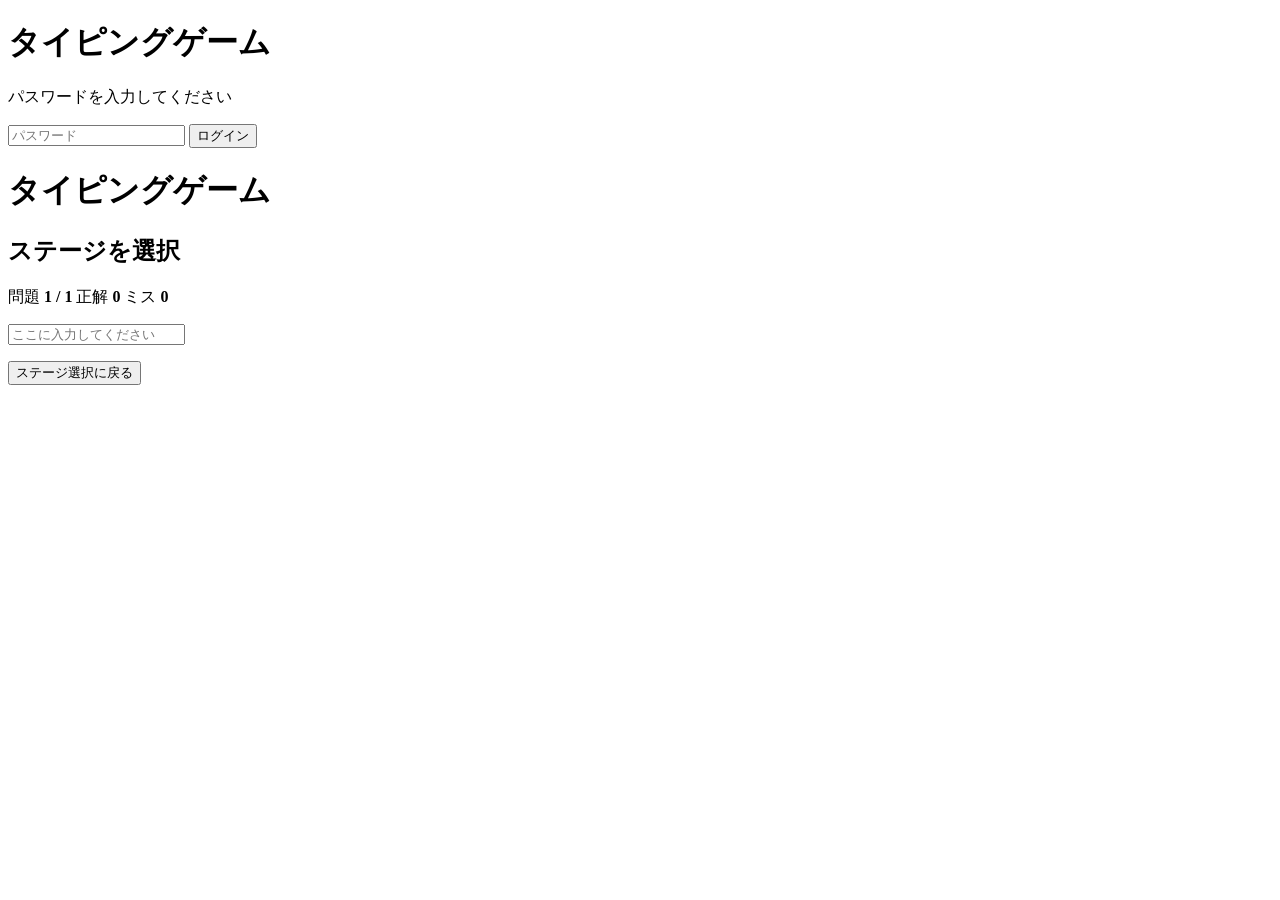
==== index.html @ 0877181f "Create index.html" ====
<!DOCTYPE html>
<html lang="ja">
<head>
  <meta charset="UTF-8">
  <meta name="viewport" content="width=device-width, initial-scale=1.0">
  <title>タイピングゲーム</title>
  <link rel="stylesheet" href="style.css">
</head>

<body>
  <!-- ログイン画面 -->
  <div id="loginScreen">
    <h1>タイピングゲーム</h1>
    <p>パスワードを入力してください</p>

    <input
      id="passwordInput"
      type="password"
      placeholder="パスワード"
    >

    <button id="loginButton">ログイン</button>

    <p id="loginMessage"></p>
  </div>

  <!-- ゲーム本体 -->
  <div id="siteContent" class="hidden">
    <main class="container">
      <h1>タイピングゲーム</h1>

      <!-- ステージ選択画面 -->
      <section id="stageSelect">
        <h2>ステージを選択</h2>
        <div id="stageList"></div>
      </section>

      <!-- ゲーム画面 -->
      <section id="game" class="hidden">
        <h2 id="stageTitle"></h2>

        <div class="info">
          <span>
            問題
            <b id="questionNumber">1 / 1</b>
          </span>

          <span>
            正解
            <b id="correctCount">0</b>
          </span>

          <span>
            ミス
            <b id="missCount">0</b>
          </span>
        </div>

        <p id="question"></p>

        <input
          id="answerInput"
          type="text"
          placeholder="ここに入力してください"
          autocomplete="off"
        >

        <p id="message"></p>

        <button id="backButton">
          ステージ選択に戻る
        </button>
      </section>
    </main>
  </div>

  <script src="stages.js"></script>
  <script src="script.js"></script>
  <script src="login.js"></script>
</body>
</html>
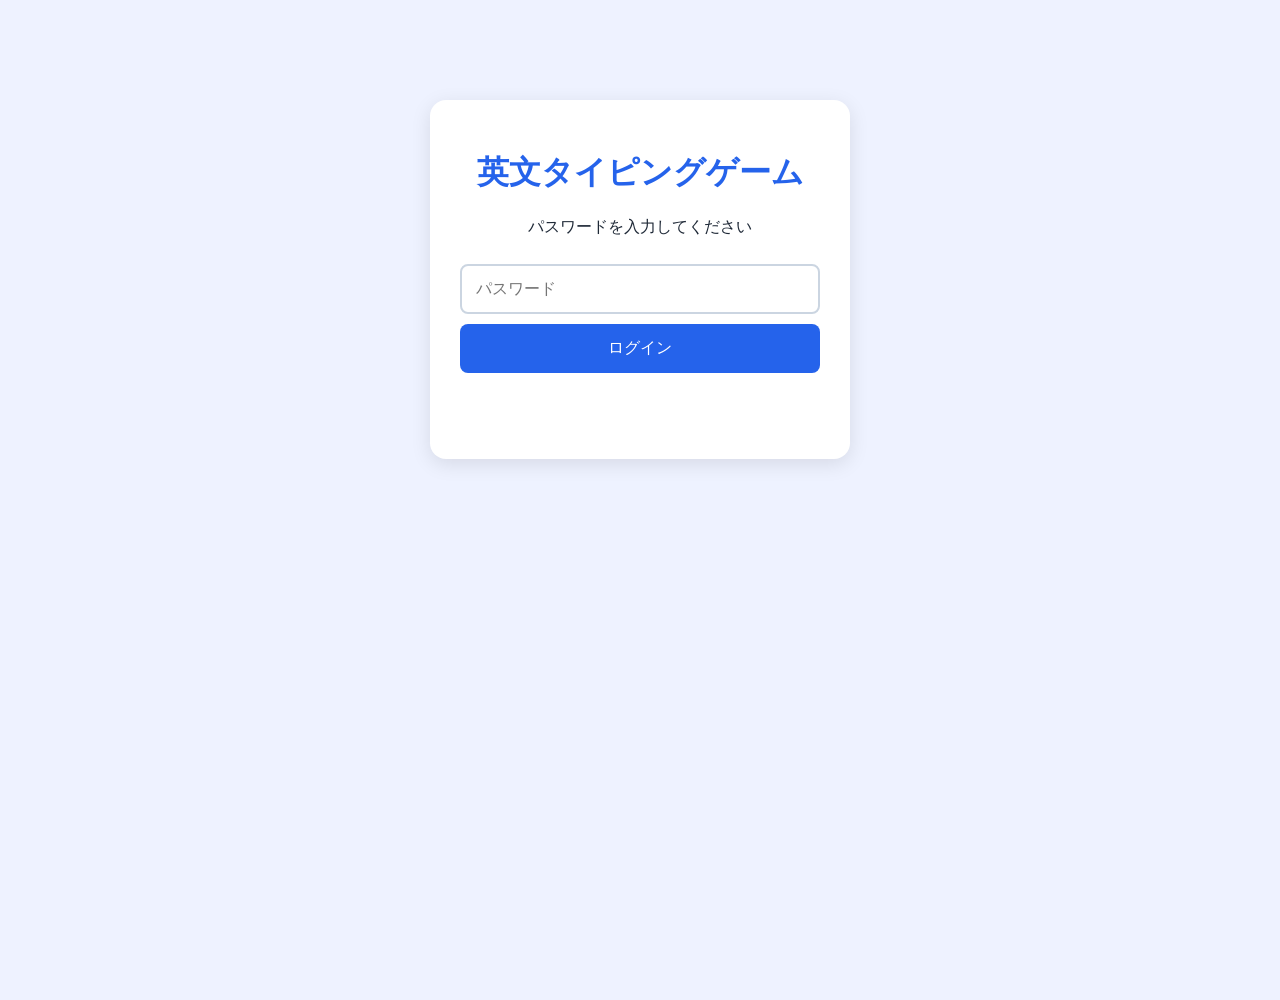
==== commit 107d00ac: "Update index.html" ====
--- a/index.html
+++ b/index.html
@@ -3,14 +3,14 @@
 <head>
   <meta charset="UTF-8">
   <meta name="viewport" content="width=device-width, initial-scale=1.0">
-  <title>タイピングゲーム</title>
+  <title>英文タイピングゲーム</title>
   <link rel="stylesheet" href="style.css">
 </head>
 
 <body>
-  <!-- ログイン画面 -->
+  <!-- パスワード画面 -->
   <div id="loginScreen">
-    <h1>タイピングゲーム</h1>
+    <h1>英文タイピングゲーム</h1>
     <p>パスワードを入力してください</p>
 
     <input
@@ -24,18 +24,18 @@
     <p id="loginMessage"></p>
   </div>
 
-  <!-- ゲーム本体 -->
+  <!-- ゲーム画面 -->
   <div id="siteContent" class="hidden">
     <main class="container">
-      <h1>タイピングゲーム</h1>
+      <h1>英文タイピングゲーム</h1>
 
-      <!-- ステージ選択画面 -->
+      <!-- ステージ選択 -->
       <section id="stageSelect">
         <h2>ステージを選択</h2>
         <div id="stageList"></div>
       </section>
 
-      <!-- ゲーム画面 -->
+      <!-- ゲーム本体 -->
       <section id="game" class="hidden">
         <h2 id="stageTitle"></h2>
 
@@ -61,8 +61,9 @@
         <input
           id="answerInput"
           type="text"
-          placeholder="ここに入力してください"
+          placeholder="表示された英文を入力してください"
           autocomplete="off"
+          spellcheck="false"
         >
 
         <p id="message"></p>
--- a/style.css
+++ b/style.css
@@ -0,0 +1,160 @@
+* {
+  box-sizing: border-box;
+}
+
+body {
+  margin: 0;
+  min-height: 100vh;
+  font-family: sans-serif;
+  background: #eef2ff;
+  color: #1f2937;
+}
+
+/* 共通コンテナ */
+.container {
+  width: min(700px, 92%);
+  margin: 40px auto;
+  padding: 30px;
+  background: #ffffff;
+  border-radius: 16px;
+  box-shadow: 0 5px 20px rgba(0, 0, 0, 0.1);
+  text-align: center;
+}
+
+/* ログイン画面 */
+#loginScreen {
+  width: min(420px, 90%);
+  margin: 100px auto;
+  padding: 30px;
+  background: #ffffff;
+  border-radius: 16px;
+  box-shadow: 0 5px 20px rgba(0, 0, 0, 0.1);
+  text-align: center;
+}
+
+#loginScreen h1 {
+  color: #2563eb;
+}
+
+#passwordInput {
+  width: 100%;
+  padding: 14px;
+  margin: 10px 0;
+  border: 2px solid #cbd5e1;
+  border-radius: 8px;
+  font-size: 16px;
+}
+
+/* ボタン */
+button {
+  border: none;
+  border-radius: 8px;
+  cursor: pointer;
+  font-size: 16px;
+}
+
+#loginButton {
+  width: 100%;
+  padding: 14px;
+  background: #2563eb;
+  color: white;
+}
+
+#loginButton:hover {
+  background: #1d4ed8;
+}
+
+.stage-button {
+  display: block;
+  width: 100%;
+  margin: 12px 0;
+  padding: 16px;
+  background: #2563eb;
+  color: white;
+}
+
+.stage-button:hover {
+  background: #1d4ed8;
+}
+
+/* 情報表示 */
+.info {
+  display: flex;
+  justify-content: space-around;
+  gap: 10px;
+  margin: 24px 0;
+  padding: 14px;
+  background: #f1f5f9;
+  border-radius: 8px;
+}
+
+/* 問題文 */
+#question {
+  min-height: 70px;
+  margin: 20px 0;
+  padding: 20px;
+  background: #e0f2fe;
+  border-radius: 8px;
+  font-size: 24px;
+  font-weight: bold;
+  line-height: 1.6;
+  overflow-wrap: anywhere;
+}
+
+/* 入力欄 */
+#answerInput {
+  width: 100%;
+  padding: 16px;
+  border: 2px solid #94a3b8;
+  border-radius: 8px;
+  font-size: 20px;
+}
+
+#answerInput:focus {
+  outline: none;
+  border-color: #2563eb;
+}
+
+#answerInput.wrong {
+  border-color: #dc2626;
+  background: #fef2f2;
+}
+
+#message,
+#loginMessage {
+  min-height: 24px;
+  color: #dc2626;
+}
+
+/* 戻るボタン */
+#backButton {
+  margin-top: 20px;
+  padding: 12px 18px;
+  background: #64748b;
+  color: white;
+}
+
+#backButton:hover {
+  background: #475569;
+}
+
+/* 非表示 */
+.hidden {
+  display: none;
+}
+
+/* スマートフォン向け */
+@media (max-width: 500px) {
+  .container {
+    margin: 20px auto;
+    padding: 20px;
+  }
+
+  #question {
+    font-size: 20px;
+  }
+
+  .info {
+    font-size: 14px;
+  }
+}
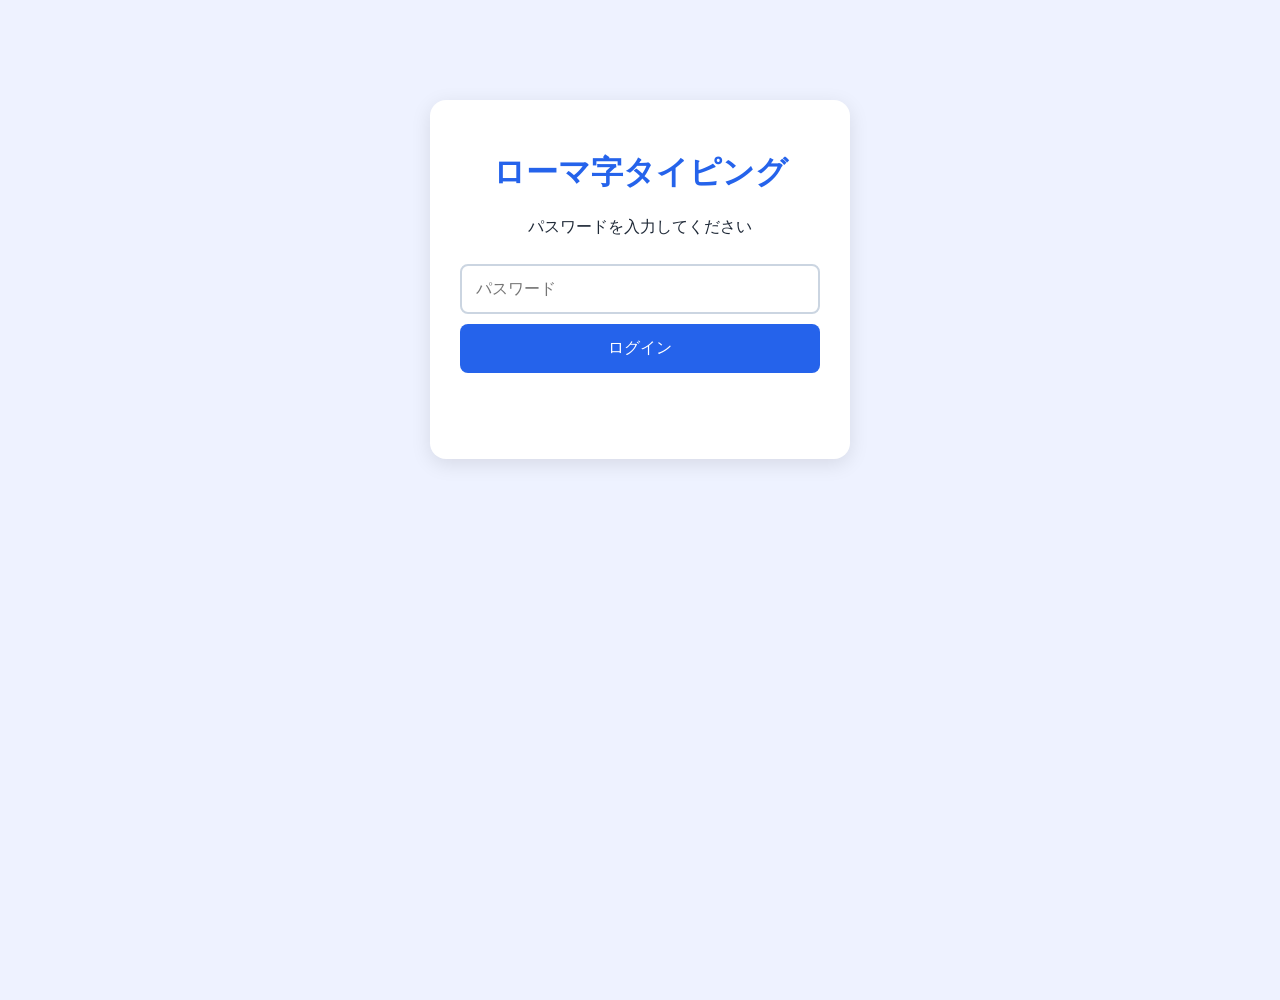
==== commit a381796d: "Update index.html" ====
--- a/index.html
+++ b/index.html
@@ -3,14 +3,14 @@
 <head>
   <meta charset="UTF-8">
   <meta name="viewport" content="width=device-width, initial-scale=1.0">
-  <title>英文タイピングゲーム</title>
+  <title>ローマ字タイピングゲーム</title>
   <link rel="stylesheet" href="style.css">
 </head>
 
 <body>
   <!-- パスワード画面 -->
   <div id="loginScreen">
-    <h1>英文タイピングゲーム</h1>
+    <h1>ローマ字タイピング</h1>
     <p>パスワードを入力してください</p>
 
     <input
@@ -27,15 +27,13 @@
   <!-- ゲーム画面 -->
   <div id="siteContent" class="hidden">
     <main class="container">
-      <h1>英文タイピングゲーム</h1>
+      <h1>ローマ字タイピング</h1>
 
-      <!-- ステージ選択 -->
       <section id="stageSelect">
         <h2>ステージを選択</h2>
         <div id="stageList"></div>
       </section>
 
-      <!-- ゲーム本体 -->
       <section id="game" class="hidden">
         <h2 id="stageTitle"></h2>
 
@@ -56,15 +54,21 @@
           </span>
         </div>
 
+        <!-- 日本語の問題文 -->
         <p id="question"></p>
 
+        <!-- ローマ字入力欄 -->
         <input
           id="answerInput"
           type="text"
-          placeholder="表示された英文を入力してください"
+          placeholder="ローマ字で入力してください"
           autocomplete="off"
+          autocapitalize="off"
           spellcheck="false"
         >
+
+        <!-- 正しいローマ字 -->
+        <p id="romajiHint"></p>
 
         <p id="message"></p>
 
